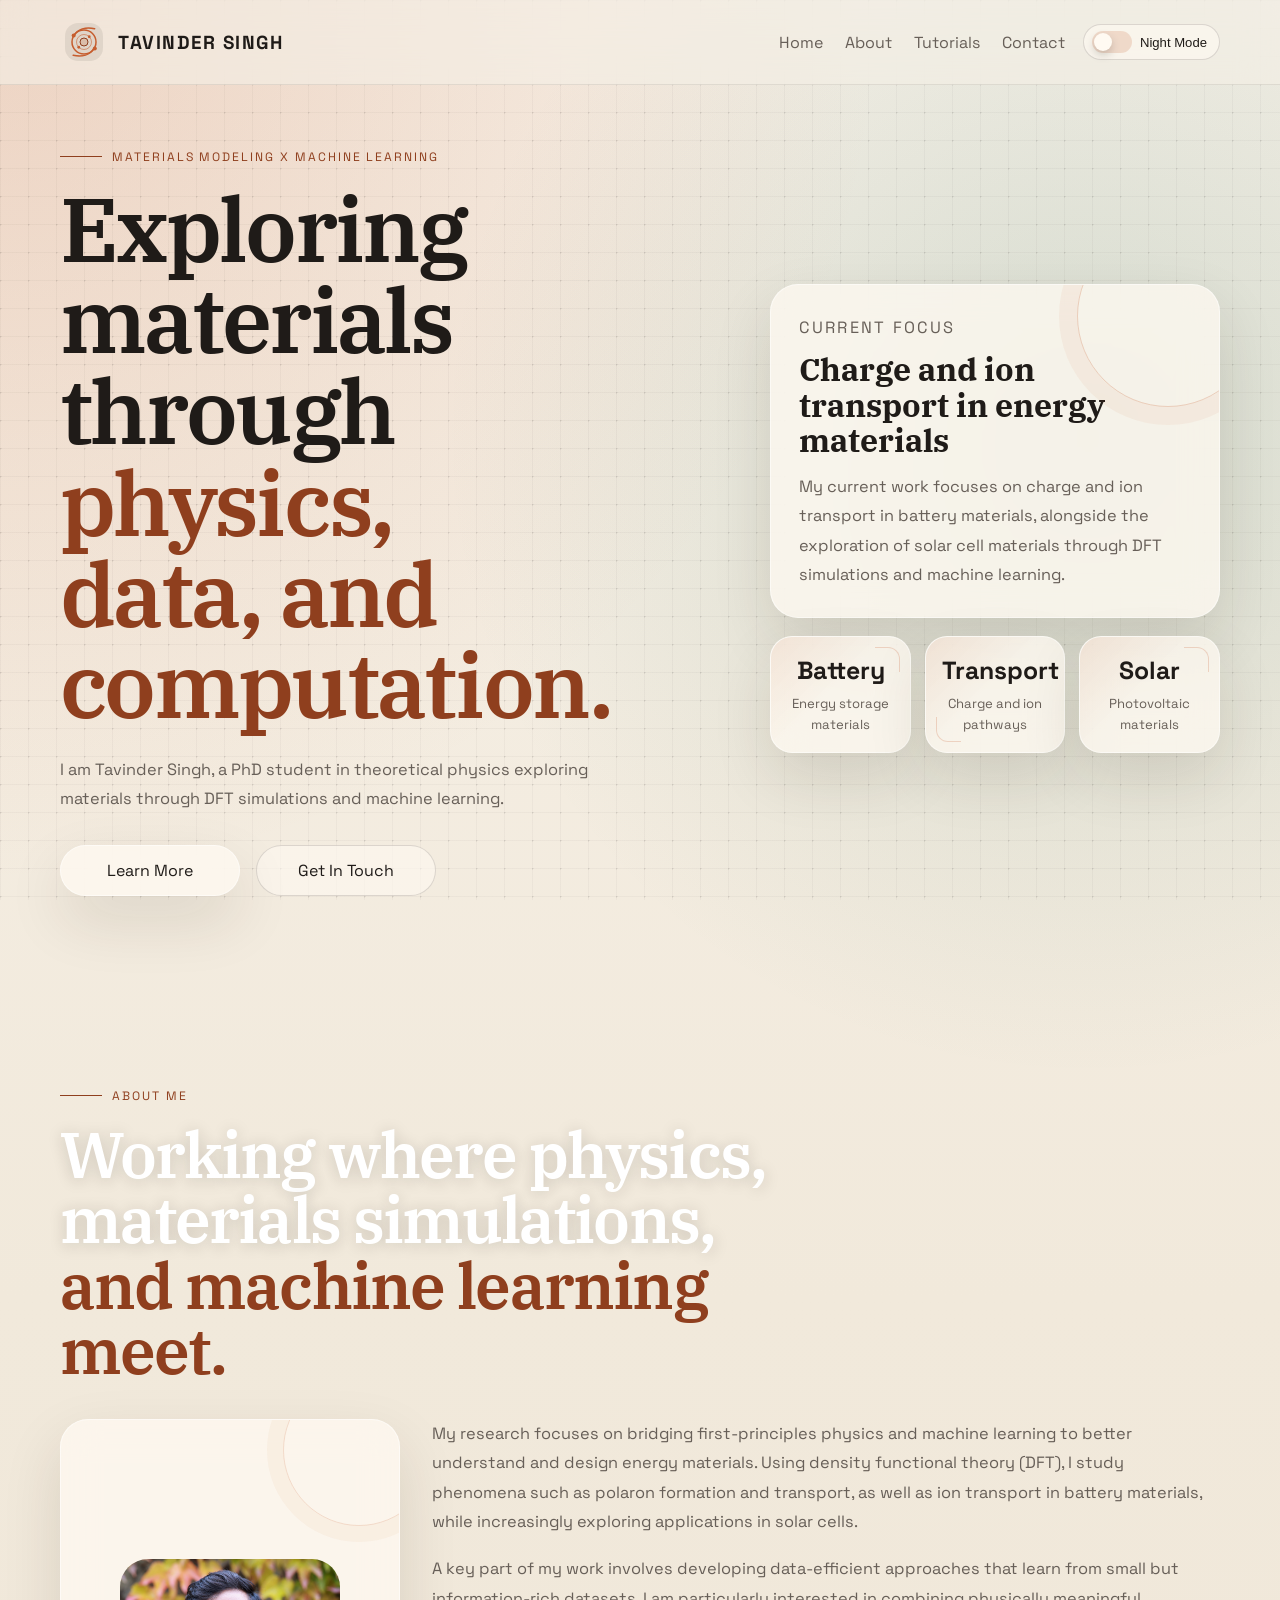
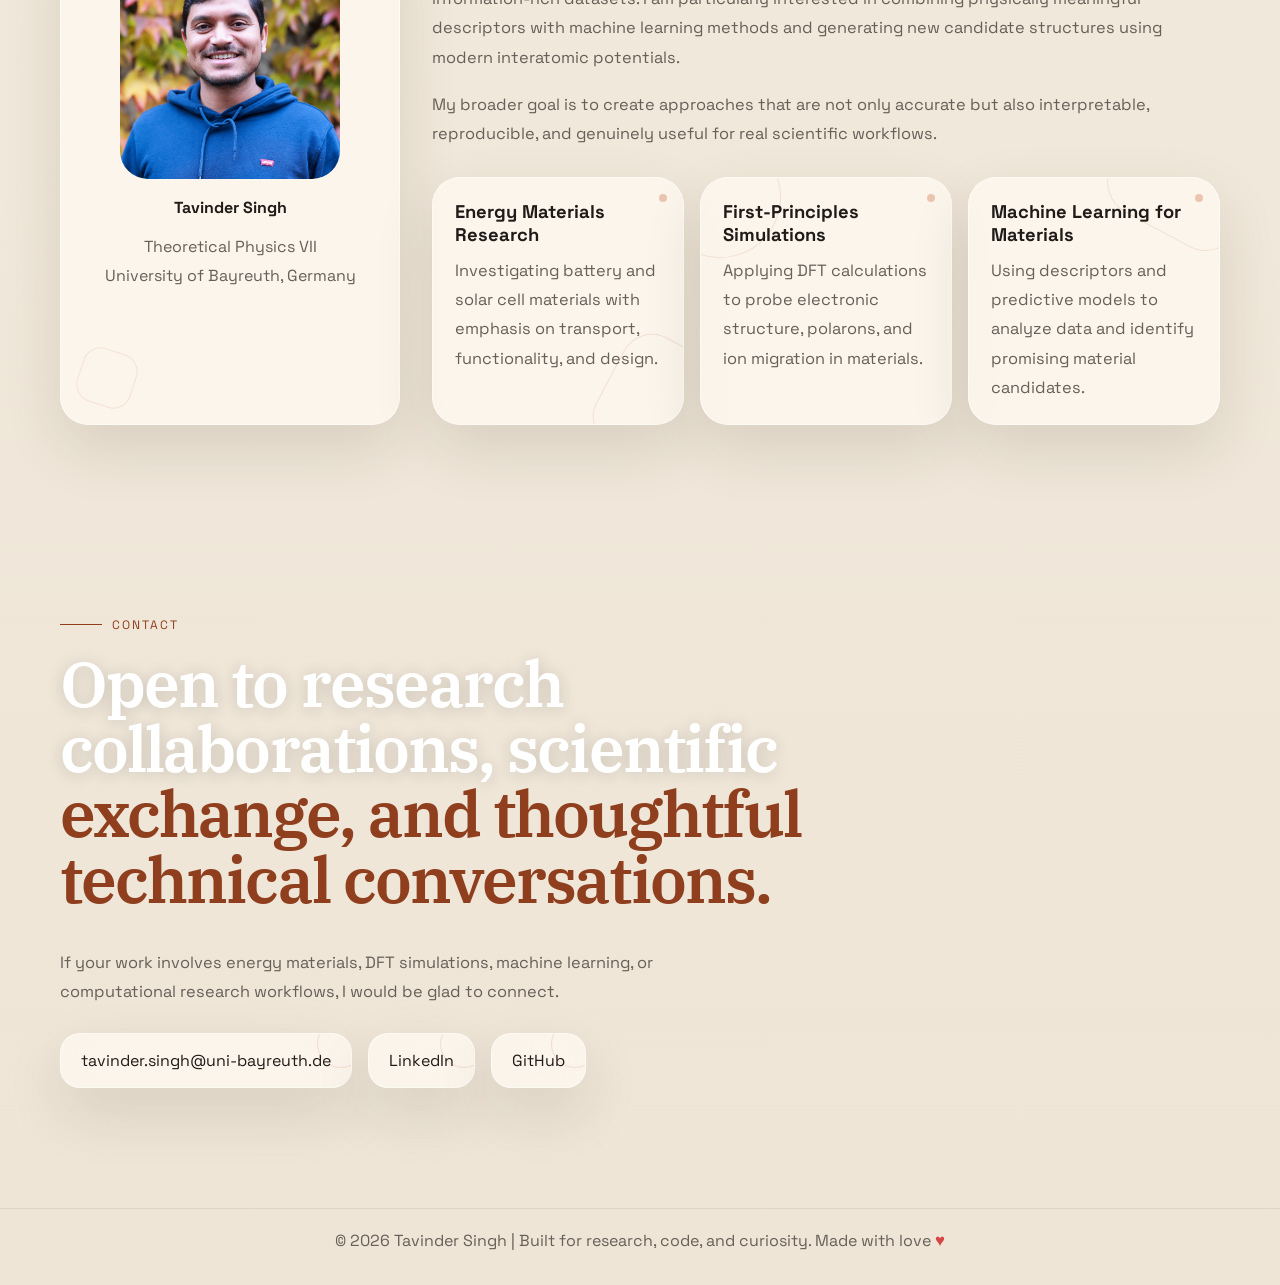
==== index.html @ fe49b686 "Add files via upload" ====
<!DOCTYPE html>
<html lang="en">
<head>
  <meta charset="UTF-8" />
  <meta name="viewport" content="width=device-width, initial-scale=1.0" />
  <meta
    name="description"
    content="Portfolio of Tavinder Singh, a theoretical physics PhD researcher working at the intersection of density functional theory and machine learning."
  />
  <title>Tavinder Singh | Portfolio</title>
  <link rel="preconnect" href="https://fonts.googleapis.com" />
  <link rel="preconnect" href="https://fonts.gstatic.com" crossorigin />
  <link
    href="https://fonts.googleapis.com/css2?family=IBM+Plex+Serif:wght@400;500;600&family=Space+Grotesk:wght@400;500;700&display=swap"
    rel="stylesheet"
  />
  <script>
    (function () {
      var storedTheme = localStorage.getItem("site-theme");
      var prefersDark = window.matchMedia("(prefers-color-scheme: dark)").matches;
      var theme = storedTheme || (prefersDark ? "dark" : "light");
      document.documentElement.setAttribute("data-theme", theme);
    })();
  </script>
  <link rel="icon" type="image/svg+xml" href="images/logo-mark-atom.svg" />
  <link rel="stylesheet" href="style.css" />
</head>
<body>
  <header>
    <nav class="navbar">
      <a href="#home" class="logo">
        <img src="images/logo-mark-atom.svg" alt="" class="logo-mark" />
        <span class="logo-text">Tavinder Singh</span>
      </a>
      <div class="nav-cluster">
        <ul class="nav-links">
          <li><a href="#home">Home</a></li>
          <li><a href="#about">About</a></li>
          <li><a href="tutorials.html">Tutorials</a></li>
          <li><a href="#contact">Contact</a></li>
        </ul>
        <button class="theme-toggle" type="button" aria-label="Toggle color theme" aria-pressed="false">
          <span class="theme-toggle-track">
            <span class="theme-toggle-thumb"></span>
          </span>
          <span class="theme-toggle-text">Night Mode</span>
        </button>
      </div>
    </nav>
  </header>

  <main>
    <section id="home" class="hero">
      <div class="hero-copy">
        <p class="eyebrow">Materials Modeling x Machine Learning</p>
        <h1>
          Exploring materials through
          <span>physics, data, and computation.</span>
        </h1>
        <p class="hero-text">
          I am Tavinder Singh, a PhD student in theoretical physics exploring
          materials through DFT simulations and machine learning.
        </p>
        <div class="hero-actions">
          <a href="#about" class="btn btn-primary">Learn More</a>
          <a href="#contact" class="btn btn-secondary">Get In Touch</a>
        </div>
      </div>

      <aside class="hero-panel">
        <div class="hero-panel-card orbit-card">
          <p class="panel-label">Current Focus</p>
          <h2>Charge and ion transport in energy materials</h2>
          <p>
            My current work focuses on charge and ion transport in battery
            materials, alongside the exploration of solar cell materials through
            DFT simulations and machine learning.
          </p>
        </div>

        <div class="hero-metrics">
          <div class="metric-card">
            <span class="metric-value">Battery</span>
            <span class="metric-label">Energy storage materials</span>
          </div>
          <div class="metric-card">
            <span class="metric-value">Transport</span>
            <span class="metric-label">Charge and ion pathways</span>
          </div>
          <div class="metric-card">
            <span class="metric-value">Solar</span>
            <span class="metric-label">Photovoltaic materials</span>
          </div>
        </div>
      </aside>
    </section>

    <section id="about" class="about">
      <div class="section-heading">
        <p class="eyebrow">About Me</p>
        <h2>
          <span class="heading-light">Working where physics, materials simulations,</span>
          <span>and machine learning meet.</span>
        </h2>
      </div>

      <div class="about-content">
        <div class="profile-section card-surface">
          <img src="images/my_pic.JPEG" alt="Tavinder Singh" class="profile-img" />
          <p class="img-caption"><strong>Tavinder Singh</strong></p>
          <p>Theoretical Physics VII</p>
          <p>University of Bayreuth, Germany</p>
        </div>

        <div class="about-text">
          <p>
            My research focuses on bridging first-principles physics and machine
            learning to better understand and design energy materials. Using
            density functional theory (DFT), I study phenomena such as polaron
            formation and transport, as well as ion transport in battery
            materials, while increasingly exploring applications in solar cells.
          </p>
          <p>
            A key part of my work involves developing data-efficient approaches
            that learn from small but information-rich datasets. I am
            particularly interested in combining physically meaningful
            descriptors with machine learning methods and generating new
            candidate structures using modern interatomic potentials.
          </p>
          <p>
            My broader goal is to create approaches that are not only accurate
            but also interpretable, reproducible, and genuinely useful for real
            scientific workflows.
          </p>

          <div class="highlight-grid">
            <article class="highlight-card">
              <h3>Energy Materials Research</h3>
              <p>Investigating battery and solar cell materials with emphasis on transport, functionality, and design.</p>
            </article>
            <article class="highlight-card">
              <h3>First-Principles Simulations</h3>
              <p>Applying DFT calculations to probe electronic structure, polarons, and ion migration in materials.</p>
            </article>
            <article class="highlight-card">
              <h3>Machine Learning for Materials</h3>
              <p>Using descriptors and predictive models to analyze data and identify promising material candidates.</p>
            </article>
          </div>
        </div>
      </div>
    </section>

    <section id="contact" class="contact">
      <div class="section-heading">
        <p class="eyebrow">Contact</p>
        <h2>
          <span class="heading-light">Open to research collaborations, scientific</span>
          <span>exchange, and thoughtful technical conversations.</span>
        </h2>
      </div>

      <p class="contact-intro">
        If your work involves energy materials, DFT simulations, machine
        learning, or computational research workflows, I would be glad to
        connect.
      </p>

      <div class="contact-links">
        <a href="mailto:tavinder.singh@uni-bayreuth.de">tavinder.singh@uni-bayreuth.de</a>
        <a href="https://www.linkedin.com/in/tavinder-singh-730b29216/" target="_blank" rel="noreferrer">LinkedIn</a>
        <a href="https://github.com/tavinders" target="_blank" rel="noreferrer">GitHub</a>
      </div>
    </section>
  </main>

  <footer>
    <p>
      © 2026 Tavinder Singh | Built for research, code, and curiosity. Made with love
      <span class="footer-heart" aria-label="love">♥</span>
    </p>
  </footer>
  <script src="script.js"></script>
</body>
</html>
---- style.css ----
:root {
  --bg: #f4efe5;
  --bg-strong: #e7dcc7;
  --surface: rgba(255, 250, 242, 0.74);
  --surface-strong: #fffaf2;
  --text: #1f1b18;
  --muted: #675f58;
  --accent: #c65d2e;
  --accent-dark: #8f3f1e;
  --line: rgba(31, 27, 24, 0.1);
  --shadow: 0 24px 60px rgba(53, 35, 16, 0.12);
  --bg-warm-glow: rgba(198, 93, 46, 0.2);
  --bg-cool-glow: rgba(47, 116, 94, 0.16);
  --bg-start: #f7f1e8;
  --bg-mid: #f1e9db;
  --bg-end: #eee5d7;
  --grid-line: rgba(31, 27, 24, 0.03);
  --grid-dot: rgba(31, 27, 24, 0.1);
  --header-bg: rgba(244, 239, 229, 0.62);
  --header-border: rgba(31, 27, 24, 0.08);
  --surface-border: rgba(255, 255, 255, 0.5);
  --secondary-button-bg: rgba(255, 250, 242, 0.56);
  --secondary-button-bg-hover: rgba(255, 250, 242, 0.95);
  --secondary-button-border: rgba(31, 27, 24, 0.14);
  --secondary-button-border-hover: rgba(31, 27, 24, 0.28);
  --pill-bg: rgba(198, 93, 46, 0.12);
  --footer-heart: #d64545;
}

:root[data-theme="dark"] {
  --bg: #11151b;
  --bg-strong: #18202b;
  --surface: rgba(22, 28, 37, 0.78);
  --surface-strong: #1c2430;
  --text: #edf2f7;
  --muted: #b8c1cb;
  --accent: #ff9b68;
  --accent-dark: #ffc39d;
  --line: rgba(237, 242, 247, 0.12);
  --shadow: 0 24px 60px rgba(0, 0, 0, 0.35);
  --bg-warm-glow: rgba(255, 155, 104, 0.16);
  --bg-cool-glow: rgba(103, 180, 255, 0.14);
  --bg-start: #11151b;
  --bg-mid: #141b24;
  --bg-end: #0d1117;
  --grid-line: rgba(237, 242, 247, 0.04);
  --grid-dot: rgba(237, 242, 247, 0.16);
  --header-bg: rgba(13, 17, 23, 0.62);
  --header-border: rgba(237, 242, 247, 0.08);
  --surface-border: rgba(255, 255, 255, 0.08);
  --secondary-button-bg: rgba(255, 255, 255, 0.03);
  --secondary-button-bg-hover: rgba(255, 255, 255, 0.08);
  --secondary-button-border: rgba(237, 242, 247, 0.14);
  --secondary-button-border-hover: rgba(237, 242, 247, 0.28);
  --pill-bg: rgba(255, 155, 104, 0.16);
  --footer-heart: #ff6b6b;
}

* {
  margin: 0;
  padding: 0;
  box-sizing: border-box;
}

html {
  scroll-behavior: smooth;
}

section[id] {
  scroll-margin-top: 110px;
}

body {
  font-family: "Space Grotesk", sans-serif;
  color: var(--text);
  background:
    radial-gradient(circle at top left, var(--bg-warm-glow), transparent 28%),
    radial-gradient(circle at 85% 15%, var(--bg-cool-glow), transparent 24%),
    linear-gradient(180deg, var(--bg-start) 0%, var(--bg-mid) 45%, var(--bg-end) 100%);
  min-height: 100vh;
  transition: background 0.35s ease, color 0.35s ease;
}

body::before {
  content: "";
  position: fixed;
  inset: 0;
  background-image:
    linear-gradient(var(--grid-line) 1px, transparent 1px),
    linear-gradient(90deg, var(--grid-line) 1px, transparent 1px);
  background-size: 28px 28px;
  pointer-events: none;
  z-index: -2;
}

body::after {
  content: "";
  position: fixed;
  inset: 0;
  background-image: radial-gradient(circle at 0 0, var(--grid-dot) 0 1.5px, transparent 1.7px);
  background-size: 28px 28px;
  pointer-events: none;
  z-index: -1;
}

a {
  color: inherit;
}

main {
  width: min(1160px, calc(100% - 48px));
  margin: 0 auto;
}

header {
  position: sticky;
  top: 0;
  z-index: 100;
  backdrop-filter: blur(18px);
  background: var(--header-bg);
  border-bottom: 1px solid var(--header-border);
}

.navbar {
  width: min(1160px, calc(100% - 48px));
  margin: 0 auto;
  padding: 18px 0;
  display: flex;
  justify-content: space-between;
  align-items: center;
  gap: 20px;
}

.nav-cluster {
  margin-left: auto;
  display: flex;
  align-items: center;
  justify-content: flex-end;
  gap: 18px;
}

.logo {
  display: inline-flex;
  align-items: center;
  gap: 10px;
  text-decoration: none;
}

.logo-mark {
  width: 48px;
  height: 48px;
  flex-shrink: 0;
}

.logo-text {
  font-size: 1.18rem;
  letter-spacing: 0.08em;
  text-transform: uppercase;
  font-weight: 700;
}

.nav-links {
  list-style: none;
  display: flex;
  gap: 22px;
  align-items: center;
  justify-content: flex-end;
}

.nav-links a {
  text-decoration: none;
  color: var(--muted);
  font-size: 1rem;
  transition: color 0.25s ease;
}

.nav-links a:hover,
.nav-links a:focus-visible {
  color: var(--accent);
}

.hero,
.page-hero {
  padding: 56px 0 92px;
}

.about,
.contact {
  padding: 92px 0;
}

.tutorials-overview {
  padding: 56px 0 36px;
}

.tutorials-library {
  padding: 36px 0 84px;
}

.hero {
  min-height: calc(100vh - 80px);
  display: grid;
  grid-template-columns: minmax(0, 1.2fr) minmax(280px, 0.8fr);
  gap: 36px;
  align-items: center;
}

.eyebrow {
  display: inline-flex;
  align-items: center;
  gap: 10px;
  margin-bottom: 18px;
  text-transform: uppercase;
  letter-spacing: 0.16em;
  font-size: 0.76rem;
  color: var(--accent-dark);
}

.eyebrow::before {
  content: "";
  width: 42px;
  height: 1px;
  background: currentColor;
}

.hero h1,
.section-heading h2 {
  font-family: "IBM Plex Serif", serif;
  font-weight: 600;
  line-height: 1.02;
  letter-spacing: -0.03em;
}

.hero h1 {
  font-size: clamp(3.3rem, 7vw, 6.2rem);
  max-width: 10ch;
}

.hero h1 span {
  color: var(--accent-dark);
}

.hero-text,
.about-text p,
.contact-intro,
.hero-panel p {
  color: var(--muted);
  line-height: 1.8;
  font-size: 1.02rem;
}

.hero-text {
  max-width: 60ch;
  margin-top: 24px;
}

.hero-actions {
  display: flex;
  gap: 16px;
  flex-wrap: wrap;
  margin-top: 32px;
}

.btn {
  display: inline-flex;
  align-items: center;
  justify-content: center;
  min-width: 180px;
  padding: 14px 24px;
  border-radius: 999px;
  text-decoration: none;
  border: 1px solid transparent;
  transition:
    transform 0.25s ease,
    box-shadow 0.25s ease,
    background 0.25s ease,
    color 0.25s ease;
}

.btn:hover,
.btn:focus-visible {
  transform: translateY(-2px);
}

.btn-primary {
  background: var(--surface);
  color: var(--text);
  border-color: var(--surface-border);
  box-shadow: var(--shadow);
  backdrop-filter: blur(18px);
}

.btn-primary:hover,
.btn-primary:focus-visible {
  background: var(--surface-strong);
  border-color: var(--accent);
}

.btn-secondary {
  border-color: var(--secondary-button-border);
  background: var(--secondary-button-bg);
}

.btn-secondary:hover,
.btn-secondary:focus-visible {
  border-color: var(--secondary-button-border-hover);
  background: var(--secondary-button-bg-hover);
}

.theme-toggle {
  border: 1px solid var(--secondary-button-border);
  background: var(--secondary-button-bg);
  color: var(--text);
  border-radius: 999px;
  padding: 6px 12px 6px 8px;
  display: inline-flex;
  align-items: center;
  gap: 8px;
  cursor: pointer;
  transition:
    background 0.25s ease,
    border-color 0.25s ease,
    transform 0.25s ease;
}

.theme-toggle:hover,
.theme-toggle:focus-visible {
  background: var(--secondary-button-bg-hover);
  border-color: var(--secondary-button-border-hover);
  transform: translateY(-1px);
}

.theme-toggle-track {
  width: 40px;
  height: 22px;
  border-radius: 999px;
  background: rgba(198, 93, 46, 0.18);
  position: relative;
  flex-shrink: 0;
}

.theme-toggle-thumb {
  position: absolute;
  top: 2px;
  left: 2px;
  width: 18px;
  height: 18px;
  border-radius: 50%;
  background: var(--surface-strong);
  box-shadow: 0 4px 10px rgba(0, 0, 0, 0.18);
  transition: transform 0.25s ease, background 0.25s ease;
}

:root[data-theme="dark"] .theme-toggle-thumb {
  transform: translateX(18px);
}

.theme-toggle-text {
  font-size: 0.82rem;
  white-space: nowrap;
}

.hero-panel {
  display: grid;
  gap: 18px;
}

.hero-panel-card,
.metric-card,
.card-surface,
.highlight-card,
.contact-links a {
  background: var(--surface);
  border: 1px solid var(--surface-border);
  box-shadow: var(--shadow);
  backdrop-filter: blur(18px);
}

.metric-card,
.card-surface,
.highlight-card,
.tutorial-card,
.series-card,
.contact-links a {
  position: relative;
  overflow: hidden;
  isolation: isolate;
}

.metric-card > *,
.card-surface > *,
.highlight-card > *,
.tutorial-card > *,
.series-card > *,
.contact-links a > * {
  position: relative;
  z-index: 1;
}

.orbit-card {
  position: relative;
  padding: 28px;
  border-radius: 28px;
  overflow: hidden;
}

.orbit-card::after {
  content: "";
  position: absolute;
  width: 180px;
  height: 180px;
  top: -60px;
  right: -40px;
  border-radius: 50%;
  border: 1px solid rgba(198, 93, 46, 0.25);
  box-shadow: 0 0 0 18px rgba(198, 93, 46, 0.06);
}

.panel-label {
  text-transform: uppercase;
  letter-spacing: 0.14em;
  font-size: 0.74rem;
  color: var(--accent-dark);
  margin-bottom: 10px;
}

.hero-panel h2 {
  font-family: "IBM Plex Serif", serif;
  font-size: 2rem;
  line-height: 1.1;
  margin-bottom: 14px;
}

.hero-metrics {
  display: grid;
  grid-template-columns: repeat(3, minmax(0, 1fr));
  gap: 14px;
}

.metric-card {
  border-radius: 22px;
  padding: 18px 16px;
  text-align: center;
}

.metric-card::before {
  content: "";
  position: absolute;
  inset: 0;
  background: linear-gradient(135deg, rgba(198, 93, 46, 0.1), transparent 45%);
  z-index: 0;
}

.metric-card::after {
  content: "";
  position: absolute;
  top: 10px;
  right: 10px;
  width: 24px;
  height: 24px;
  border-top: 1px solid rgba(198, 93, 46, 0.22);
  border-right: 1px solid rgba(198, 93, 46, 0.22);
  border-radius: 0 12px 0 0;
  z-index: 0;
}

.metric-card:nth-child(2)::after {
  top: auto;
  right: auto;
  bottom: 10px;
  left: 10px;
  border-top: 0;
  border-right: 0;
  border-bottom: 1px solid rgba(198, 93, 46, 0.22);
  border-left: 1px solid rgba(198, 93, 46, 0.22);
  border-radius: 0 0 0 12px;
}

.metric-value {
  display: block;
  font-size: 1.55rem;
  font-weight: 700;
  margin-bottom: 6px;
}

.metric-label {
  color: var(--muted);
  font-size: 0.82rem;
}

.section-heading {
  max-width: 760px;
  margin-bottom: 36px;
}

.section-heading h2 {
  font-size: clamp(2.4rem, 5vw, 4.2rem);
}

.tutorials-overview .section-heading h2,
.tutorials-library .section-heading h2 {
  font-size: clamp(2rem, 3.6vw, 3rem);
}

.section-heading h2 span {
  color: var(--accent-dark);
}

.section-heading h2 .heading-light {
  color: #ffffff;
  text-shadow: 0 2px 16px rgba(31, 27, 24, 0.18);
}

.about-content {
  display: grid;
  grid-template-columns: minmax(280px, 340px) minmax(0, 1fr);
  gap: 32px;
  align-items: stretch;
}

.card-surface {
  border-radius: 28px;
  padding: 28px;
}

.card-surface::before {
  content: "";
  position: absolute;
  width: 150px;
  height: 150px;
  top: -46px;
  right: -36px;
  border-radius: 50%;
  border: 1px solid rgba(198, 93, 46, 0.18);
  box-shadow: 0 0 0 16px rgba(198, 93, 46, 0.05);
  z-index: 0;
}

.card-surface::after {
  content: "";
  position: absolute;
  left: 18px;
  bottom: 18px;
  width: 54px;
  height: 54px;
  border-radius: 18px;
  border: 1px solid rgba(198, 93, 46, 0.12);
  transform: rotate(18deg);
  z-index: 0;
}

.profile-section {
  display: flex;
  flex-direction: column;
  justify-content: center;
  text-align: center;
  height: 100%;
}

.profile-img {
  display: block;
  width: min(220px, 100%);
  aspect-ratio: 1;
  object-fit: cover;
  object-position: center top;
  border-radius: 28px;
  margin: 0 auto 18px;
}

.img-caption {
  margin-bottom: 10px;
}

.profile-section p + p {
  margin-top: 8px;
  color: var(--muted);
}

.about-text {
  display: grid;
  gap: 18px;
}

.highlight-grid {
  margin-top: 10px;
  display: grid;
  grid-template-columns: repeat(3, minmax(0, 1fr));
  gap: 16px;
  align-items: stretch;
}

.highlight-card {
  border-radius: 28px;
  padding: 22px;
  display: flex;
  flex-direction: column;
  height: 100%;
}

.highlight-card::before {
  content: "";
  position: absolute;
  width: 120px;
  height: 120px;
  right: -42px;
  bottom: -42px;
  border-radius: 32px;
  border: 1px solid rgba(198, 93, 46, 0.14);
  transform: rotate(28deg);
  z-index: 0;
}

.highlight-card:nth-child(2)::before {
  right: auto;
  left: -42px;
  top: -42px;
  bottom: auto;
  border-radius: 50%;
}

.highlight-card:nth-child(3)::before {
  width: 140px;
  height: 68px;
  right: -26px;
  top: -14px;
  bottom: auto;
  border-radius: 999px;
}

.highlight-card::after {
  content: "";
  position: absolute;
  top: 16px;
  right: 16px;
  width: 8px;
  height: 8px;
  border-radius: 50%;
  background: rgba(198, 93, 46, 0.32);
  z-index: 0;
}

.highlight-card h3 {
  margin-bottom: 10px;
  font-size: 1.15rem;
}

.page-hero {
  min-height: 48vh;
  display: grid;
  grid-template-columns: minmax(0, 1.1fr) minmax(280px, 0.9fr);
  gap: 32px;
  align-items: center;
}

.topic-page-hero {
  min-height: auto;
  align-items: start;
  gap: 24px;
  padding-top: 56px;
  padding-bottom: 28px;
}

.page-hero-single {
  grid-template-columns: minmax(0, 1fr);
  padding-bottom: 20px;
}

.page-hero-single .page-lead {
  max-width: 78ch;
}

.page-main {
  width: min(1160px, calc(100% - 48px));
  margin: 0 auto;
}

.page-lead {
  max-width: 62ch;
  color: var(--muted);
  line-height: 1.8;
  font-size: 1.02rem;
}

.page-note {
  border-radius: 28px;
  padding: 28px;
}

.page-note p + p {
  margin-top: 12px;
  color: var(--muted);
}

.tutorial-grid,
.series-grid {
  display: grid;
  grid-template-columns: repeat(3, minmax(0, 1fr));
  gap: 20px;
}

.tutorial-card,
.series-card {
  border-radius: 26px;
  padding: 24px;
  background: var(--surface);
  border: 1px solid var(--surface-border);
  box-shadow: var(--shadow);
  backdrop-filter: blur(18px);
}

.topic-card {
  display: block;
  height: 100%;
  text-decoration: none;
  color: var(--text);
  transition: transform 0.25s ease, border-color 0.25s ease, background 0.25s ease;
}

.topic-card:hover,
.topic-card:focus-visible {
  transform: translateY(-4px);
  border-color: rgba(198, 93, 46, 0.28);
  background: var(--surface-strong);
}

.tutorial-card::before,
.series-card::before {
  content: "";
  position: absolute;
  inset: 0 auto auto 0;
  width: 100%;
  height: 4px;
  background: linear-gradient(90deg, rgba(198, 93, 46, 0.55), rgba(198, 93, 46, 0));
  z-index: 0;
}

.tutorial-card::after,
.series-card::after {
  content: "";
  position: absolute;
  width: 96px;
  height: 96px;
  right: -34px;
  bottom: -34px;
  border-radius: 24px;
  border: 1px solid rgba(198, 93, 46, 0.14);
  transform: rotate(22deg);
  z-index: 0;
}

.series-card:nth-child(2)::after {
  right: auto;
  left: -30px;
  top: -26px;
  bottom: auto;
  border-radius: 50%;
}

.series-card:nth-child(3)::after {
  width: 120px;
  height: 56px;
  border-radius: 999px;
}

.tutorial-card h3,
.series-card h3 {
  margin: 14px 0 12px;
  font-size: 1.18rem;
}

.tutorial-card p,
.series-card p {
  color: var(--muted);
  line-height: 1.75;
}

.status-pill {
  display: inline-flex;
  align-items: center;
  padding: 8px 12px;
  border-radius: 999px;
  background: var(--pill-bg);
  color: var(--accent-dark);
  font-size: 0.8rem;
  letter-spacing: 0.08em;
  text-transform: uppercase;
}

.mini-list {
  list-style: none;
  margin-top: 18px;
  display: grid;
  gap: 10px;
}

.mini-list li {
  padding-top: 10px;
  border-top: 1px solid var(--line);
  color: var(--muted);
}

.section-stack {
  display: grid;
  gap: 36px;
}

.tutorial-notes-layout {
  display: grid;
  grid-template-columns: minmax(220px, 280px) minmax(0, 1fr);
  gap: 24px;
  padding-bottom: 120px;
  align-items: start;
}

.tutorial-notes-layout-compact {
  grid-template-columns: minmax(180px, 214px) minmax(0, 1fr);
  gap: 4px;
}

.tutorial-sidebar,
.tutorial-document {
  border-radius: 28px;
}

.tutorial-sidebar {
  position: sticky;
  top: 108px;
  display: grid;
  gap: 18px;
}

.tutorial-sidebar-header {
  padding-bottom: 14px;
  border-bottom: 1px solid var(--line);
}

.tutorial-sidebar h2 {
  font-family: "IBM Plex Serif", serif;
  font-size: 1.55rem;
  line-height: 1.15;
}

.tutorial-sidebar-copy {
  color: var(--muted);
  line-height: 1.75;
}

.tutorial-toc-list {
  list-style: none;
  display: grid;
  gap: 10px;
}

.tutorial-toc-list a {
  display: block;
  padding: 10px 12px;
  border-radius: 14px;
  text-decoration: none;
  color: var(--muted);
  border: 1px solid transparent;
  transition: color 0.25s ease, background 0.25s ease, border-color 0.25s ease;
}

.tutorial-toc-list a:hover,
.tutorial-toc-list a:focus-visible,
.tutorial-toc-list a.is-active {
  color: var(--text);
  background: rgba(198, 93, 46, 0.08);
  border-color: rgba(198, 93, 46, 0.18);
}

.tutorial-toc-list .toc-subitem a {
  margin-left: 16px;
  font-size: 0.95rem;
}

.tutorial-document {
  display: grid;
  gap: 28px;
}

.tutorial-document-header {
  display: grid;
  gap: 14px;
  padding-bottom: 20px;
  border-bottom: 1px solid var(--line);
}

.tutorial-document-header-compact {
  gap: 8px;
  padding-bottom: 10px;
}

.tutorial-document-header-compact p {
  font-size: 0.9rem;
  line-height: 1.55;
}

.tutorial-notes-layout-compact .tutorial-sidebar,
.tutorial-notes-layout-compact .tutorial-document {
  padding: 18px;
}

.tutorial-notes-layout-compact .tutorial-sidebar {
  gap: 10px;
}

.tutorial-notes-layout-compact .tutorial-sidebar-header {
  padding-bottom: 8px;
}

.tutorial-notes-layout-compact .tutorial-sidebar h2 {
  font-size: 1.2rem;
}

.tutorial-notes-layout-compact .tutorial-sidebar-copy {
  font-size: 0.88rem;
  line-height: 1.5;
}

.tutorial-notes-layout-compact .status-pill {
  padding: 6px 10px;
  font-size: 0.72rem;
}

.tutorial-notes-layout-compact .tutorial-document {
  gap: 18px;
}

.tutorial-notes-layout-compact .tutorial-document-header {
  gap: 6px;
  padding-bottom: 8px;
}

.tutorial-document-header p {
  color: var(--muted);
  line-height: 1.75;
}

.markdown-content {
  display: grid;
  gap: 18px;
}

.markdown-content h1,
.markdown-content h2,
.markdown-content h3,
.markdown-content h4 {
  font-family: "IBM Plex Serif", serif;
  line-height: 1.15;
}

.markdown-content h2 {
  font-size: 2rem;
  margin-top: 12px;
}

.markdown-content h3 {
  font-size: 1.3rem;
  margin-top: 8px;
}

.markdown-content p,
.markdown-content li {
  color: var(--muted);
  line-height: 1.85;
  font-size: 1rem;
}

.markdown-content ul,
.markdown-content ol {
  padding-left: 20px;
}

.markdown-content code {
  font-family: "SFMono-Regular", Consolas, "Liberation Mono", Menlo, monospace;
  font-size: 0.92em;
  background: rgba(198, 93, 46, 0.1);
  padding: 2px 6px;
  border-radius: 8px;
}

.markdown-content pre {
  overflow-x: auto;
  padding: 18px;
  border-radius: 18px;
  background: rgba(17, 21, 27, 0.08);
  border: 1px solid var(--line);
}

.markdown-content pre code {
  display: block;
  background: transparent;
  padding: 0;
}

.tutorial-error {
  color: var(--muted);
  line-height: 1.8;
}

.contact {
  padding-bottom: 120px;
}

.contact-intro {
  max-width: 62ch;
}

.contact-links {
  margin-top: 26px;
  display: flex;
  flex-wrap: wrap;
  gap: 16px;
}

.contact-links a {
  text-decoration: none;
  padding: 16px 20px;
  border-radius: 20px;
  color: var(--text);
}

.contact-links a::before {
  content: "";
  position: absolute;
  width: 46px;
  height: 46px;
  right: -14px;
  top: -14px;
  border-radius: 50%;
  border: 1px solid rgba(198, 93, 46, 0.16);
  z-index: 0;
}

.contact-links a:hover,
.contact-links a:focus-visible {
  transform: translateY(-3px);
}

footer {
  border-top: 1px solid var(--header-border);
  padding: 20px 24px 34px;
  text-align: center;
  color: var(--muted);
}

.footer-heart {
  color: var(--footer-heart);
  font-size: 1.05em;
}

@media (max-width: 960px) {
  .hero,
  .page-hero,
  .about-content,
  .highlight-grid,
  .tutorial-grid,
  .series-grid,
  .tutorial-notes-layout {
    grid-template-columns: 1fr;
  }

  .tutorial-sidebar {
    position: static;
  }

  .hero {
    min-height: auto;
    padding-top: 72px;
  }

  .hero h1 {
    max-width: 12ch;
  }

  .hero-metrics {
    grid-template-columns: repeat(3, minmax(0, 1fr));
  }
}

@media (max-width: 720px) {
  main,
  .navbar {
    width: min(100% - 28px, 1160px);
  }

  .navbar {
    flex-direction: column;
    gap: 16px;
  }

  .logo {
    justify-content: center;
  }

  .logo-mark {
    width: 42px;
    height: 42px;
  }

  .nav-cluster {
    width: 100%;
    flex-direction: column;
    gap: 14px;
  }

  .nav-links {
    flex-wrap: wrap;
    justify-content: center;
    gap: 14px 18px;
  }

  .theme-toggle {
    width: 100%;
    justify-content: center;
  }

  .hero,
  .about,
  .contact,
  .page-hero,
  .tutorials-overview,
  .tutorials-library {
    padding: 72px 0;
  }

  .hero h1 {
    font-size: clamp(2.6rem, 14vw, 4rem);
  }

  .section-heading h2 {
    font-size: clamp(2rem, 10vw, 3rem);
  }

  .hero-actions,
  .contact-links {
    flex-direction: column;
  }

  .btn,
  .contact-links a {
    width: 100%;
  }

  .hero-metrics {
    grid-template-columns: 1fr;
  }
}
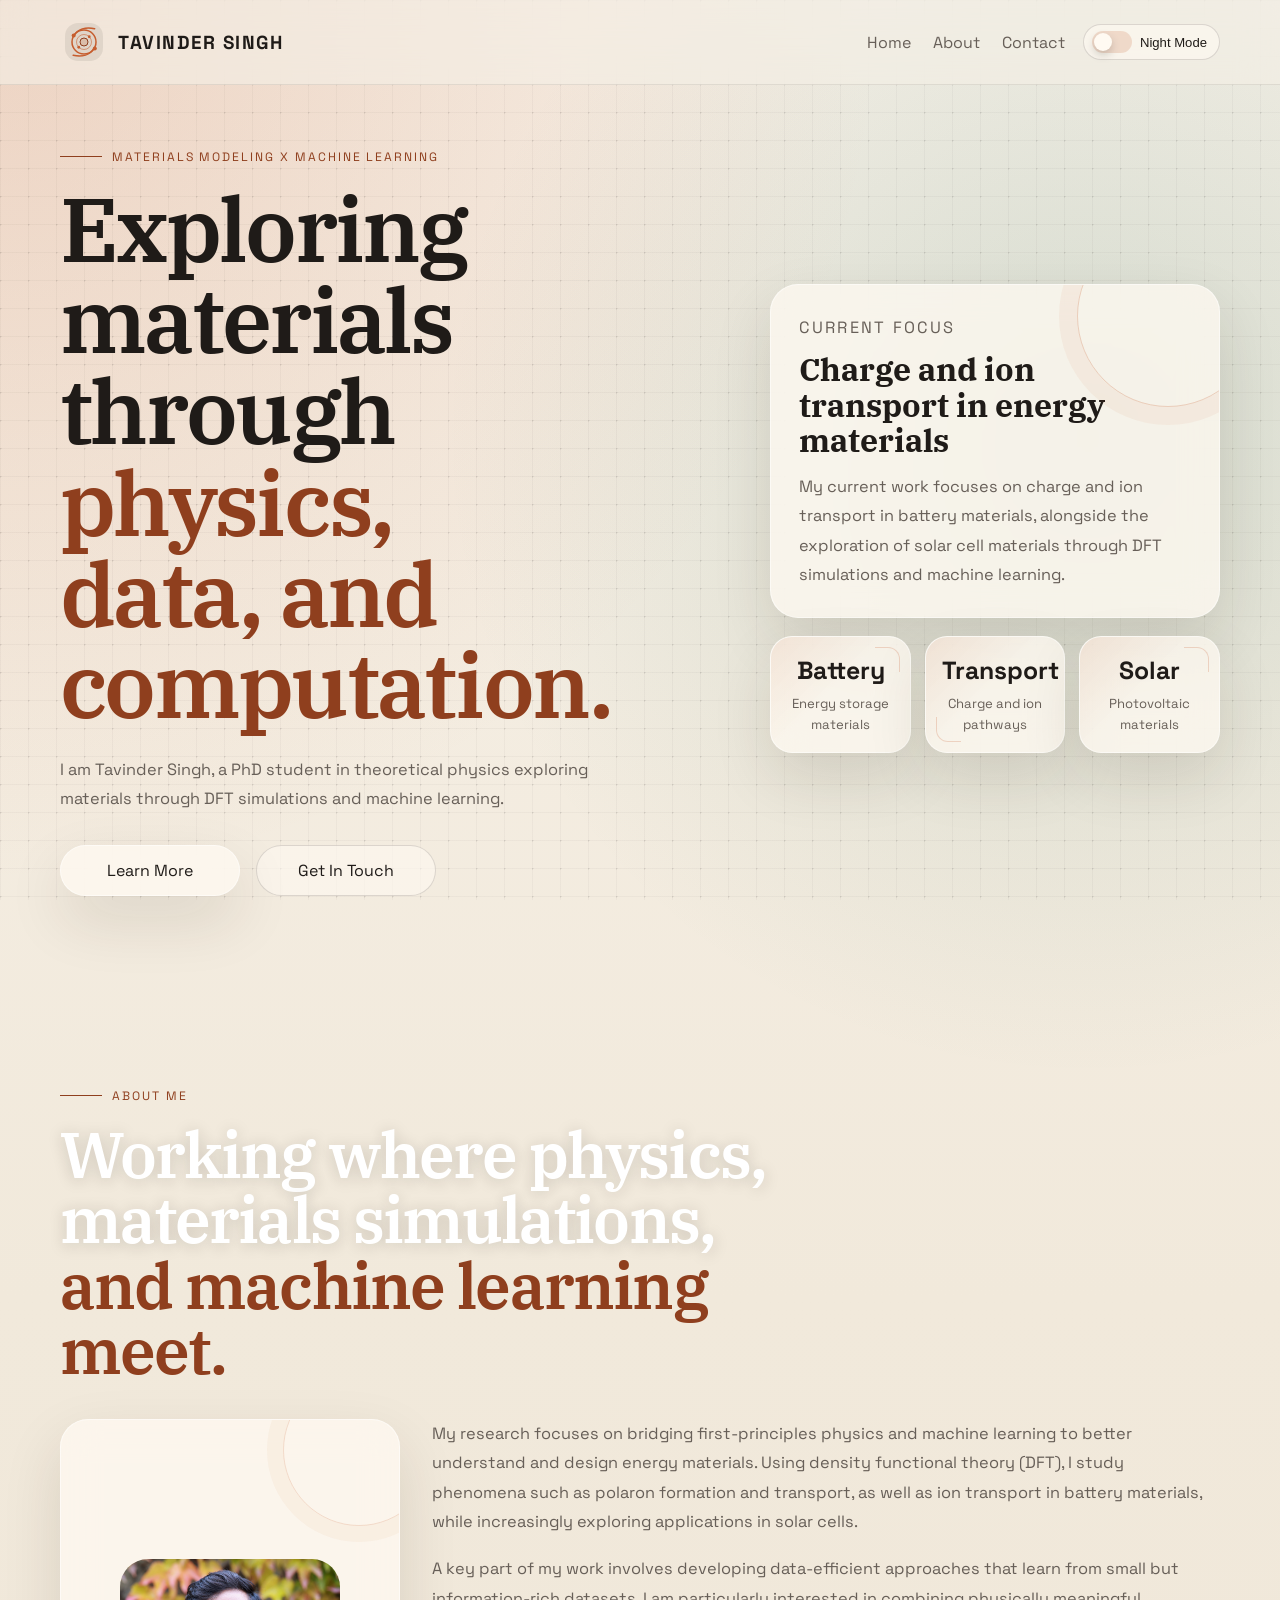
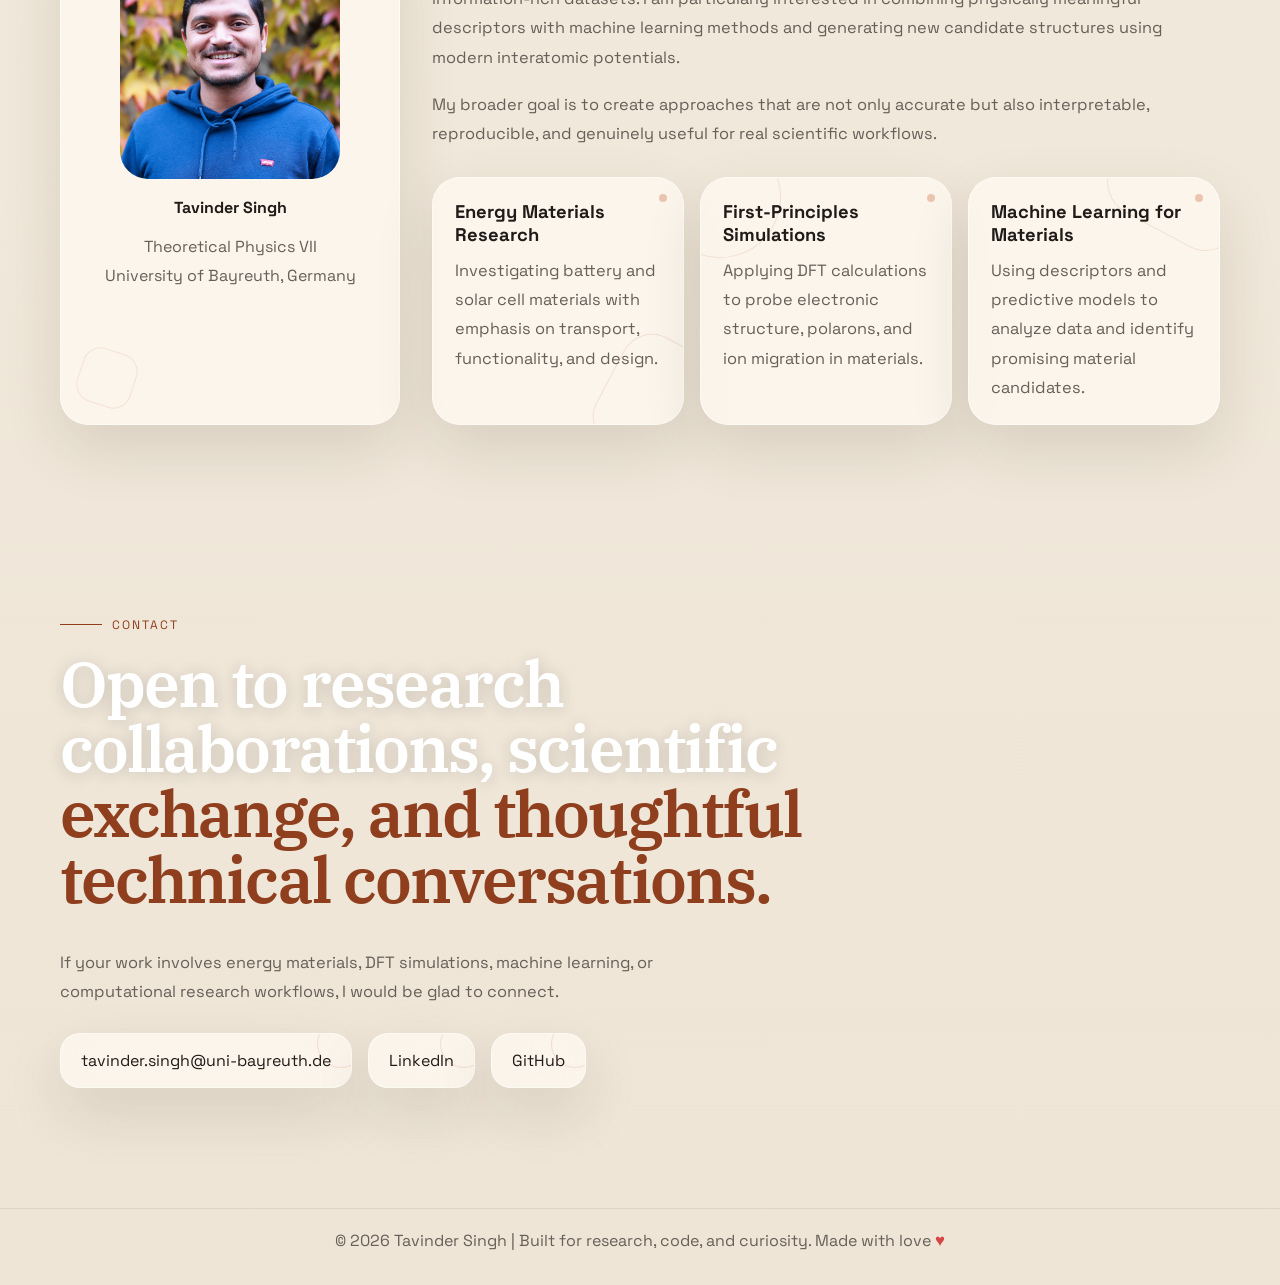
==== commit d060d6c8: "Comment out Tutorials link in navigation Commented out the Tutorials link in the navigation." ====
--- a/index.html
+++ b/index.html
@@ -36,7 +36,7 @@
         <ul class="nav-links">
           <li><a href="#home">Home</a></li>
           <li><a href="#about">About</a></li>
-          <li><a href="tutorials.html">Tutorials</a></li>
+        <!--  <li><a href="tutorials.html">Tutorials</a></li> -->
           <li><a href="#contact">Contact</a></li>
         </ul>
         <button class="theme-toggle" type="button" aria-label="Toggle color theme" aria-pressed="false">
